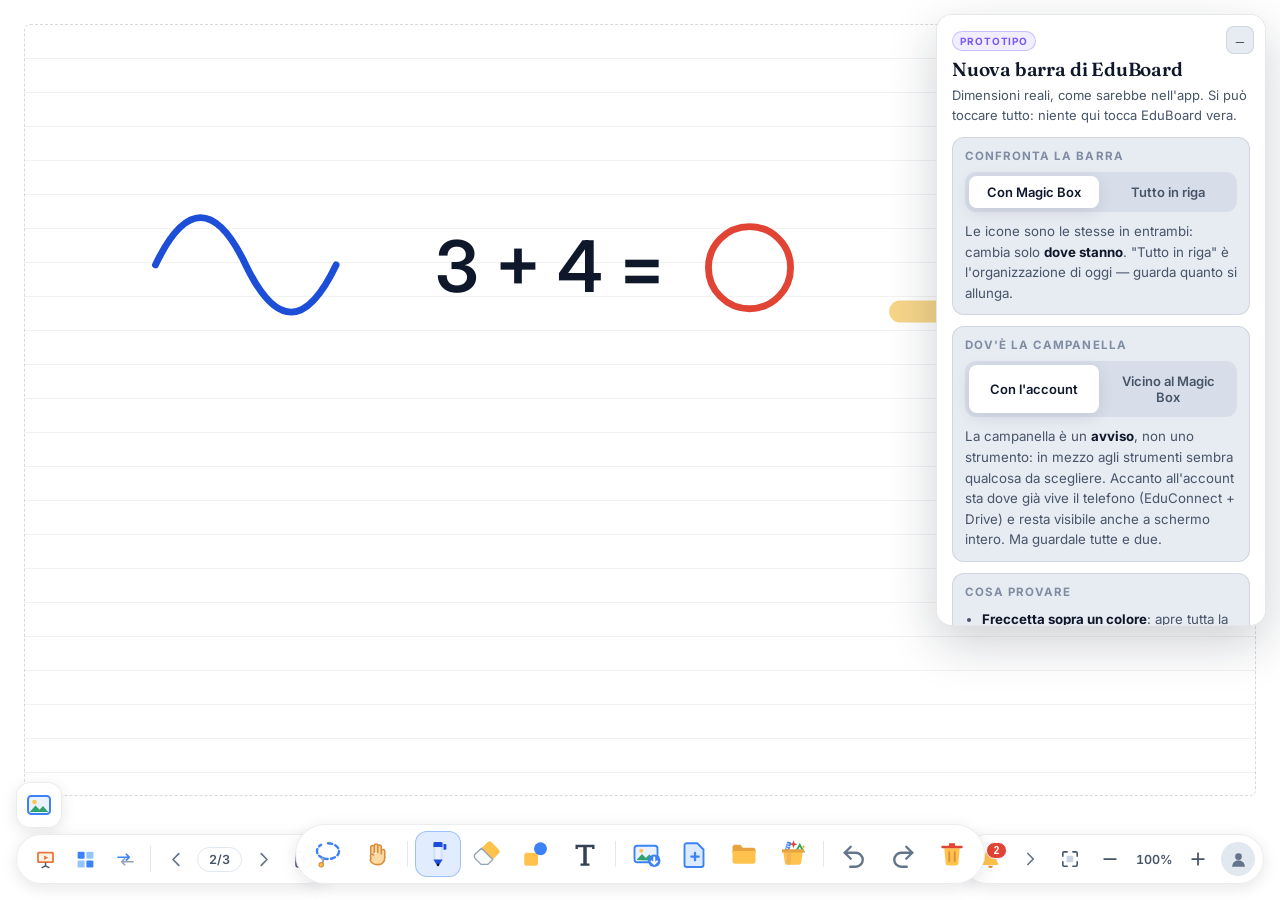
==== barra-nuova.html @ f5f4755b "Prototipo nuova barra: pagina a se' in ambiente di test Pagina indipendente (barra-nuova.html) per p" ====
<!doctype html>
<html lang="it">
<head>
<meta charset="utf-8">
<meta name="viewport" content="width=device-width,initial-scale=1,viewport-fit=cover">
<meta name="robots" content="noindex">
<title>Nuova Barra EduBoard — prototipo</title>
</head>
<body>
<link rel="preconnect" href="https://fonts.googleapis.com">
<link rel="preconnect" href="https://fonts.gstatic.com" crossorigin>
<link rel="stylesheet" href="https://fonts.googleapis.com/css2?family=Fraunces:opsz,wght@9..144,500;9..144,600&family=Inter:wght@400;500;600;700&display=swap">

<style>
:root{
  --ground:#e7ebf2; --ground-2:#d8dee9;
  --ink:#0f172a; --ink-2:#475569; --ink-3:#7f8da3;
  --card:#ffffff; --card-line:rgba(15,23,42,.10);
  --bar:rgba(255,255,255,.97); --bar-line:rgba(15,23,42,.08);
  --accent:#3b82f6; --accent-soft:rgba(59,130,246,.15); --accent-line:rgba(59,130,246,.40);
  --shadow:0 4px 16px rgba(15,23,42,.10);
  --shadow-lg:0 18px 50px rgba(15,23,42,.20);
  --bench:#7a5af8; --bench-soft:rgba(122,90,248,.10);
  --board:#ffffff; --board-line:rgba(15,23,42,.12);
}
@media (prefers-color-scheme:dark){
  :root:not([data-theme="light"]){
    --ground:#0d1526; --ground-2:#080e1b;
    --ink:#e9eef7; --ink-2:#a8b5c9; --ink-3:#8494ab;
    --card:#131d31; --card-line:rgba(148,163,184,.18);
    --shadow:0 4px 18px rgba(0,0,0,.45);
    --shadow-lg:0 20px 55px rgba(0,0,0,.55);
    --bench-soft:rgba(122,90,248,.16);
    --board:#f7f9fc; --board-line:rgba(15,23,42,.14);
  }
}
:root[data-theme="dark"]{
  --ground:#0d1526; --ground-2:#080e1b;
  --ink:#e9eef7; --ink-2:#a8b5c9; --ink-3:#8494ab;
  --card:#131d31; --card-line:rgba(148,163,184,.18);
  --shadow:0 4px 18px rgba(0,0,0,.45);
  --shadow-lg:0 20px 55px rgba(0,0,0,.55);
  --bench-soft:rgba(122,90,248,.16);
  --board:#f7f9fc; --board-line:rgba(15,23,42,.14);
}

*{box-sizing:border-box}
body{
  margin:0; background:var(--board); color:var(--ink);
  font-family:Inter,system-ui,-apple-system,"Segoe UI",sans-serif;
  overflow:hidden;
}
.wrap{display:block}

/* ---------- lavagna a piena pagina: dimensioni vere, come nell'app ---------- */
.stage{
  position:fixed; inset:0; background:var(--board); overflow:hidden;
}
.stage-paper{
  position:absolute; inset:24px 24px 104px; border:1px dashed rgba(15,23,42,.16);
  border-radius:6px; background:
    repeating-linear-gradient(to bottom,transparent 0 33px,rgba(15,23,42,.055) 33px 34px);
}
.stage-scribble{position:absolute; inset:24px 24px 104px; pointer-events:none}
.stage-note{display:none}

/* ---------- pannello note del banco, richiudibile ---------- */
.bench-head{
  position:fixed; top:14px; right:14px; z-index:60; width:min(330px,calc(100vw - 28px));
  background:var(--card); border:1px solid var(--card-line); border-radius:16px;
  box-shadow:var(--shadow-lg); padding:14px 15px; max-height:min(68vh,660px); overflow-y:auto;
}
.bench-head h1{
  font-family:Fraunces,Georgia,serif; font-weight:600; font-size:19px;
  margin:6px 0 5px; letter-spacing:-.01em; padding-right:34px;
}
.bench-head p{margin:0 0 12px; color:var(--ink-2); font-size:13px; line-height:1.5}
.stamp{
  display:inline-block;
  font-size:10px; font-weight:700; letter-spacing:.09em; text-transform:uppercase;
  color:var(--bench); background:var(--bench-soft); border:1px solid rgba(122,90,248,.32);
  padding:3px 7px; border-radius:999px; white-space:nowrap;
}
#bench-toggle{
  position:absolute; top:11px; right:11px; width:28px; height:28px; border-radius:8px;
  border:1px solid var(--card-line); background:var(--ground); color:var(--ink-2);
  font-size:15px; line-height:1; cursor:pointer; z-index:2;
}
.bench-head.shut{width:auto; padding:8px 10px}
.bench-head.shut h1,.bench-head.shut p,.bench-head.shut .controls,.bench-head.shut .stamp{display:none}
.bench-head.shut #bench-toggle{position:static}

/* ---------- barra principale ---------- */
.dock{
  position:absolute; left:50%; bottom:16px; transform:translateX(-50%);
  display:flex; align-items:center; gap:3px; padding:6px 9px;
  background:var(--bar); border:1px solid var(--bar-line); border-radius:50px;
  box-shadow:var(--shadow); z-index:30; max-width:calc(100% - 32px);
}
.tb{
  width:46px; height:46px; flex-shrink:0; display:flex; align-items:center; justify-content:center;
  background:transparent; border:1px solid transparent; border-radius:12px; cursor:pointer;
  transition:background .16s,border-color .16s,transform .16s; padding:0;
}
.tb:hover{background:#f1f5f9; border-color:#e2e8f0}
.tb:active{transform:scale(.94)}
.tb.on{background:var(--accent-soft); border-color:var(--accent-line)}
.tb[hidden]{display:none}
.tb:focus-visible{outline:2px solid var(--accent); outline-offset:2px}
.tb svg{width:30px; height:30px; display:block; pointer-events:none}
.sep{width:1px; height:26px; background:#e2e8f0; margin:0 4px; flex-shrink:0}

/* presentazione attiva: si spegne il contorno della scena */
.stage.presenting .pagebar,.stage.presenting .corner{opacity:0; pointer-events:none}
.stage.presenting .stage-paper{inset:14px 14px 78px}
.pagebar,.corner{transition:opacity .25s}

/* ---------- barra pagine (in basso a sinistra) ---------- */
.pagebar{
  position:absolute; left:16px; bottom:16px; display:flex; align-items:center; gap:2px;
  padding:5px 9px; background:var(--bar); border:1px solid var(--bar-line);
  border-radius:50px; box-shadow:var(--shadow); z-index:28;
}
.pagebar .tb{width:38px; height:38px}
.pagebar .tb svg{width:21px; height:21px}
.pagechip{
  font-size:12.5px; font-weight:600; color:var(--ink-2); padding:4px 11px;
  border:1px solid #e2e8f0; border-radius:999px; font-variant-numeric:tabular-nums;
}

/* ---------- angolo zoom + account ---------- */
.corner{
  position:absolute; right:16px; bottom:16px; display:flex; align-items:center; gap:2px;
  padding:5px 8px; background:var(--bar); border:1px solid var(--bar-line);
  border-radius:50px; box-shadow:var(--shadow); z-index:28;
}
.corner .tb{width:38px; height:38px}
.corner .tb svg{width:20px; height:20px}
.zoomgroup{display:flex; align-items:center; gap:2px; overflow:hidden; transition:max-width .28s ease,opacity .2s ease; max-width:260px}
.corner.folded .zoomgroup{max-width:0; opacity:0}
.zoomval{font-size:12.5px; font-weight:600; color:var(--ink-2); min-width:46px; text-align:center; font-variant-numeric:tabular-nums}
.avatar{
  width:34px; height:34px; border-radius:50%; background:#e2e8f0; color:#475569;
  display:flex; align-items:center; justify-content:center; flex-shrink:0; margin-left:2px;
}
.avatar svg{width:19px; height:19px}

/* ---------- pannelli che salgono ---------- */
.panel{
  position:absolute; bottom:78px; left:50%; transform:translateX(-50%) translateY(8px);
  background:#fff; border:1px solid rgba(15,23,42,.10); border-radius:18px;
  box-shadow:0 22px 60px rgba(15,23,42,.22); padding:16px 16px 14px; z-index:40;
  width:min(440px,calc(100% - 36px)); opacity:0; pointer-events:none;
  transition:opacity .18s ease,transform .18s ease; color:#0f172a;
  max-height:min(62vh,430px); overflow-y:auto;
}
.panel.open{opacity:1; pointer-events:auto; transform:translateX(-50%) translateY(0)}
.panel-head{display:flex; align-items:center; gap:9px; margin-bottom:13px}
.panel-head svg{width:22px; height:22px; flex-shrink:0}
.panel-head h3{margin:0; font-size:15.5px; font-weight:700; flex:1}
.x{
  width:30px; height:30px; border:none; background:transparent; border-radius:8px;
  color:#94a3b8; font-size:21px; line-height:1; cursor:pointer;
}
.x:hover{background:#f1f5f9; color:#0f172a}
.tray{background:#f6f8fb; border-radius:13px; padding:12px}
.tray+.tray{margin-top:10px}
.tray-title{font-size:11px; font-weight:700; letter-spacing:.08em; text-transform:uppercase; color:#64748b; margin-bottom:9px}
.row{display:flex; flex-wrap:wrap; gap:6px; align-items:center}
.pick{
  width:46px; height:46px; border-radius:12px; border:1px solid transparent; background:transparent;
  display:flex; align-items:center; justify-content:center; cursor:pointer; padding:0;
  transition:background .15s,border-color .15s;
}
.pick:hover{background:#e9eef6}
.pick.on{background:var(--accent-soft); border-color:var(--accent-line)}
.pick svg{width:29px; height:29px}
/* spessore punta: pillole grigie orizzontali — forma diversa dai colori, mai confondibili */
.nib{
  width:52px; height:38px; border-radius:10px; border:1px solid transparent; background:#eef2f7;
  cursor:pointer; display:flex; align-items:center; justify-content:center; padding:0;
}
.nib i{display:block; width:30px; border-radius:99px; background:#94a3b8}
.nib:hover{background:#e2e8f0}
.nib.on{background:#fff; border-color:var(--accent-line); box-shadow:0 1px 4px rgba(15,23,42,.10)}
.nib.on i{background:#475569}

/* colore: cerchio pieno con freccetta per aprire tutta la gamma */
.swatch{
  position:relative; width:34px; height:34px; border-radius:50%; border:2px solid transparent;
  cursor:pointer; padding:0; margin-top:7px;
}
.swatch.on{border-color:var(--accent); box-shadow:0 0 0 2px #fff inset}
.swatch b{
  position:absolute; left:50%; top:-9px; transform:translateX(-50%);
  width:15px; height:9px; display:block;
  background:no-repeat center/9px 6px url("data:image/svg+xml;utf8,<svg xmlns='http://www.w3.org/2000/svg' viewBox='0 0 10 7'><path d='M1 6l4-4 4 4' fill='none' stroke='%2364748b' stroke-width='1.8' stroke-linecap='round' stroke-linejoin='round'/></svg>");
}
.addcol{
  width:34px; height:34px; margin-top:7px; border-radius:50%; border:1.5px dashed #94a3b8;
  background:#fff; color:#475569; font-size:19px; line-height:1; cursor:pointer; padding:0;
}
.addcol:hover{border-color:var(--accent); color:var(--accent)}

/* pannello colori */
.panel-colors{width:min(310px,calc(100% - 36px))}
.colordot{width:20px; height:20px; border-radius:50%; background:#0f172a; flex-shrink:0; border:2px solid #fff; box-shadow:0 0 0 1.5px #cbd5e1}
.opacity{
  height:12px; border-radius:99px; position:relative;
  background:linear-gradient(90deg,rgba(225,68,52,0) 0%,#e14434 100%),
             repeating-conic-gradient(#e2e8f0 0 25%,#fff 0 50%) 0 0/10px 10px;
}
.opacity::after{content:""; position:absolute; right:2px; top:50%; width:18px; height:18px; margin-top:-9px; border-radius:50%; background:#fff; box-shadow:0 1px 5px rgba(15,23,42,.35)}
.grid{display:grid; grid-template-columns:repeat(5,1fr); gap:8px}
.grid button{width:100%; aspect-ratio:1; border-radius:50%; border:2.5px solid transparent; cursor:pointer; padding:0}
.grid button.on{border-color:var(--accent); box-shadow:0 0 0 2px #fff inset}
.gridfoot{display:flex; align-items:center; gap:10px; margin-top:11px; padding-top:11px; border-top:1px solid #e2e8f0}
.gridfoot span{font-size:12px; color:#64748b; line-height:1.4}
.plusbig{
  width:36px; height:36px; border-radius:10px; border:1.5px dashed #94a3b8; background:#fff;
  color:var(--accent); font-size:21px; line-height:1; cursor:pointer; flex-shrink:0; padding:0;
}
.plusbig:hover{border-color:var(--accent)}

/* sfondo staccato a sinistra + campanella */
.solo-btn{
  position:absolute; left:16px; bottom:72px; z-index:28; background:var(--bar);
  border:1px solid var(--bar-line); box-shadow:var(--shadow); border-radius:14px;
}
.solo-btn:hover{background:#f8fafc}
.bell-slot{position:relative}
.bell-slot::after{
  content:"2"; position:absolute; top:1px; right:1px; min-width:15px; height:15px;
  background:#e14434; color:#fff; font-size:10px; font-weight:700; line-height:15px;
  border-radius:99px; border:1.5px solid #fff; padding:0 2px;
}
.corner .bell-slot svg{width:23px; height:23px}

/* magic box: sezione con icone a fianco, come nel riferimento */
.mbsec{display:flex; gap:12px; align-items:flex-start; padding:11px; border-radius:13px; background:#f6f8fb}
.mbsec+.mbsec{margin-top:9px}
.mbsec-txt{flex:1; min-width:112px}
.mbsec-txt strong{display:block; font-size:14px; margin-bottom:2px}
.mbsec-txt span{font-size:12.2px; color:#64748b; line-height:1.45; display:block}
.mbsec-tools{display:flex; gap:4px; flex-wrap:wrap}

/* gestione file */
.filewrap{display:flex; gap:12px; align-items:flex-start; flex-wrap:wrap}
.filenav{display:flex; flex-direction:column; gap:2px; min-width:172px; flex:1}
.filenav button{
  display:flex; align-items:center; gap:9px; padding:9px 10px; border-radius:10px;
  border:none; background:transparent; cursor:pointer; font:inherit; font-size:13.5px;
  color:#0f172a; text-align:left; width:100%;
}
.filenav button:hover{background:#f1f5f9}
.filenav button.on{background:var(--accent-soft); font-weight:600}
.filenav svg{width:19px; height:19px; flex-shrink:0}
.filenav .gap{height:1px; background:#e2e8f0; margin:6px 4px}
.sources{display:flex; gap:7px; flex:1; min-width:180px}
.src{
  flex:1; border:1.5px solid #e2e8f0; border-radius:12px; padding:12px 8px; background:#fff;
  display:flex; flex-direction:column; align-items:center; gap:6px; cursor:pointer;
  font-size:12px; color:#475569; font-weight:500;
}
.src.on{border-color:var(--accent); background:var(--accent-soft); color:#1d4ed8}
.src svg{width:26px; height:26px}
.filenote{
  margin-top:10px; font-size:12.3px; line-height:1.5; color:#64748b;
  border-left:2px solid #fcd34d; padding-left:9px;
}

/* slider gomma */
.slider{flex:1; min-width:110px; height:7px; border-radius:99px; background:#e2e8f0; position:relative}
.slider::after{content:""; position:absolute; left:0; top:0; bottom:0; width:52%; border-radius:99px; background:var(--accent)}
.slider::before{content:""; position:absolute; left:52%; top:50%; width:17px; height:17px; margin:-8.5px 0 0 -8.5px; border-radius:50%; background:#fff; box-shadow:0 1px 4px rgba(15,23,42,.3)}

/* tooltip */
.tip{
  position:absolute; bottom:132px; left:50%; transform:translateX(-50%);
  background:#0f172a; color:#fff; font-size:12.5px; font-weight:500;
  padding:6px 11px; border-radius:9px; white-space:nowrap; z-index:45;
  opacity:0; transition:opacity .15s; pointer-events:none;
}
.tip.show{opacity:1}

/* ---------- pannello di controllo del banco ---------- */
.controls{display:flex; flex-direction:column; gap:11px}
.ctl{
  background:var(--ground); border:1px solid var(--card-line); border-radius:12px; padding:11px 12px;
}
.ctl h2{
  margin:0 0 9px; font-size:11.5px; font-weight:700; letter-spacing:.09em;
  text-transform:uppercase; color:var(--ink-3);
}
.ctl p{margin:0; font-size:13.3px; line-height:1.55; color:var(--ink-2)}
.ctl p+p{margin-top:8px}
.seg{display:flex; gap:4px; background:var(--ground-2); padding:4px; border-radius:11px}
.seg button{
  flex:1; border:none; background:transparent; font:inherit; font-size:13px; font-weight:600;
  color:var(--ink-2); padding:8px 6px; border-radius:8px; cursor:pointer;
}
.seg button.on{background:var(--card); color:var(--ink); box-shadow:var(--shadow)}
.ctl ul{margin:0; padding-left:17px; font-size:13.3px; line-height:1.7; color:var(--ink-2)}
.ctl li+li{margin-top:3px}
.ctl b{color:var(--ink)}
.warn{
  font-size:12.6px; line-height:1.55; color:var(--ink-2);
  border-left:2px solid #f59e0b; padding-left:10px; margin-top:10px;
}
kbd{
  font:inherit; font-size:11.6px; font-weight:600; background:var(--ground-2);
  border:1px solid var(--card-line); border-radius:5px; padding:1px 6px; color:var(--ink);
}
@media (max-width:640px){
  .stage{height:auto; min-height:0; padding-bottom:0}
  .dock{position:static; transform:none; margin:0 auto; flex-wrap:wrap; justify-content:center; border-radius:24px}
  .stage-paper,.stage-scribble,.stage-note{display:none}
  .pagebar,.corner{position:static; margin:10px auto 0; justify-content:center}
  .stage{display:flex; flex-direction:column; gap:10px; padding:12px}
  .panel{position:fixed; bottom:12px; left:50%; width:min(440px,calc(100vw - 24px))}
  .tip{display:none}
}
@media (prefers-reduced-motion:reduce){*{transition:none!important}}
</style>

<svg width="0" height="0" style="position:absolute" aria-hidden="true">
<defs>
  <symbol id="ic-present" viewBox="0 0 24 24"><rect x="2.4" y="3.2" width="19.2" height="12.8" rx="1.8" fill="#e8763a"/><rect x="4.4" y="5.2" width="15.2" height="8.8" rx="1" fill="#fff3e6"/><path d="M10.4 7.4l4.6 2.6-4.6 2.6z" fill="#e8763a"/><path d="M12 16v3.2M8 21.2l4-2 4 2" fill="none" stroke="#475569" stroke-width="1.6" stroke-linecap="round" stroke-linejoin="round"/></symbol>
  <symbol id="ic-present-on" viewBox="0 0 24 24"><rect x="2.4" y="3.2" width="19.2" height="12.8" rx="1.8" fill="#3b82f6"/><rect x="4.4" y="5.2" width="15.2" height="8.8" rx="1" fill="#eaf2ff"/><path d="M10.4 7.4l4.6 2.6-4.6 2.6z" fill="#3b82f6"/><path d="M12 16v3.2M8 21.2l4-2 4 2" fill="none" stroke="#3b82f6" stroke-width="1.6" stroke-linecap="round" stroke-linejoin="round"/></symbol>
  <symbol id="ic-lasso" viewBox="0 0 24 24"><path d="M12 3.4c4.9 0 8.8 2.8 8.8 6.3 0 3.5-3.9 6.3-8.8 6.3-1.5 0-2.9-.26-4.1-.72" fill="none" stroke="#3b82f6" stroke-width="1.9" stroke-linecap="round" stroke-dasharray="3.4 2.6"/><path d="M7.9 15.28c-2.8-1.14-4.7-3.03-4.7-5.58 0-2.1 1.3-3.96 3.3-5.1" fill="none" stroke="#3b82f6" stroke-width="1.9" stroke-linecap="round" stroke-dasharray="3.4 2.6"/><path d="M7.6 15.4c.7 1.5.5 3.1-.5 4.3" fill="none" stroke="#94a3b8" stroke-width="1.7" stroke-linecap="round"/><circle cx="6.6" cy="20.6" r="1.7" fill="#ffc24d" stroke="#d98e3d" stroke-width="1"/></symbol>
  <symbol id="ic-laser" viewBox="0 0 24 24"><rect x="2.6" y="9.4" width="10.4" height="5.2" rx="2.6" fill="#475569" transform="rotate(-14 8 12)"/><rect x="3.4" y="10.6" width="3" height="2.8" rx="1.4" fill="#94a3b8" transform="rotate(-14 8 12)"/><circle cx="14.4" cy="10.2" r="2.1" fill="#e14434"/><path d="M17.4 9.2l4.2-1.4M17.8 11.4l3.6 1M16.6 7.4l2.8-3" fill="none" stroke="#e14434" stroke-width="1.7" stroke-linecap="round"/></symbol>
  <symbol id="ic-import" viewBox="0 0 24 24"><rect x="2.8" y="5.4" width="18.4" height="13.2" rx="2.2" fill="#eaf2ff" stroke="#3b82f6" stroke-width="1.5"/><path d="M4.4 16.8l4.4-4.8 3 3.2 2.8-2.9 4.8 5.1z" fill="#2fa36b"/><circle cx="8.2" cy="9.4" r="1.6" fill="#ffc24d"/><circle cx="18.6" cy="17.4" r="5" fill="#3b82f6"/><path d="M18.6 14.8v5.2M16.4 17.9l2.2 2.2 2.2-2.2" fill="none" stroke="#fff" stroke-width="1.6" stroke-linecap="round" stroke-linejoin="round"/></symbol>
  <symbol id="ic-bell" viewBox="0 0 24 24"><path d="M12 2.6a6.4 6.4 0 0 1 6.4 6.4v4.2l1.7 3a1 1 0 0 1-.87 1.5H4.77a1 1 0 0 1-.87-1.5l1.7-3V9A6.4 6.4 0 0 1 12 2.6z" fill="#ffc24d"/><path d="M9.5 18.4h5a2.5 2.5 0 0 1-5 0z" fill="#d98e3d"/><circle cx="18.4" cy="5.6" r="3.6" fill="#e14434"/></symbol>
  <symbol id="ic-movepage" viewBox="0 0 24 24"><path d="M3.4 9.4h13m0 0l-3.4-3.4M16.4 9.4L13 12.8" fill="none" stroke="#3b82f6" stroke-width="1.9" stroke-linecap="round" stroke-linejoin="round"/><path d="M20.6 14.6h-13m0 0l3.4-3.4M7.6 14.6L11 18" fill="none" stroke="#94a3b8" stroke-width="1.9" stroke-linecap="round" stroke-linejoin="round"/></symbol>
  <symbol id="ic-hand" viewBox="0 0 24 24"><path d="M7 12V6.6a1.4 1.4 0 0 1 2.8 0V11m0-.4V5.4a1.4 1.4 0 0 1 2.8 0V11m0-.6V6.2a1.4 1.4 0 0 1 2.8 0V12m0-2.2a1.4 1.4 0 0 1 2.8 0v5.3c0 3.1-2.2 5.4-5.3 5.4h-1c-2.6 0-4-1.1-5.2-3L7 14.4c-.6-1-.2-1.9.7-2.2.6-.2 1.2 0 1.6.6" fill="#ffd9a3" stroke="#d98e3d" stroke-width="1.3" stroke-linejoin="round" stroke-linecap="round"/></symbol>
  <symbol id="ic-pen" viewBox="0 0 24 24"><path d="M9.4 2.4h5.2a1.1 1.1 0 0 1 1.1 1.1v3.1H8.3V3.5a1.1 1.1 0 0 1 1.1-1.1z" fill="#1d4ed8"/><path d="M16.4 3.9h1.5a.8.8 0 0 1 .8.8v3a.8.8 0 0 1-.8.8h-1.5z" fill="#1d4ed8"/><path d="M8.3 6.6h7.4v9.8H8.3z" fill="#cfe0fb"/><path d="M9.9 6.6h4.2v9.8H9.9z" fill="#eaf2ff"/><path d="M8.3 16.4h7.4l-2.5 3.9a1.4 1.4 0 0 1-2.4 0z" fill="#1d4ed8"/><rect x="11" y="19.6" width="2" height="2.2" rx="1" fill="#0f172a"/></symbol>
  <symbol id="ic-pencil" viewBox="0 0 24 24"><path d="M8.6 3.6h6.8v11.2H8.6z" fill="#e8c07a"/><path d="M8.6 3.6h6.8v2.4H8.6z" fill="#f0a1a1"/><path d="M8.6 14.8h6.8L12.4 20a.5.5 0 0 1-.8 0z" fill="#f2dcb4"/><path d="M11 18.6h2l-.6 1.4a.5.5 0 0 1-.8 0z" fill="#334155"/></symbol>
  <symbol id="ic-crayon" viewBox="0 0 24 24"><rect x="7.6" y="6.2" width="8.8" height="14.2" rx="3" fill="#f07f6a"/><rect x="7.6" y="10.4" width="8.8" height="4.2" fill="#fbe3cd"/><path d="M12 2.8c2.3 1.4 3.6 2.8 4.4 4.4H7.6C8.4 5.6 9.7 4.2 12 2.8z" fill="#d9614c"/></symbol>
  <symbol id="ic-marker" viewBox="0 0 24 24"><rect x="7.4" y="3.4" width="9.2" height="9.4" rx="2.2" fill="#ffd93d"/><path d="M7.4 12.8h9.2v3.6H7.4z" fill="#e8b830"/><path d="M8.6 16.4h6.8v3.1a1.4 1.4 0 0 1-1.4 1.4h-4a1.4 1.4 0 0 1-1.4-1.4z" fill="#fff08a" stroke="#e8b830" stroke-width="1"/></symbol>
  <symbol id="ic-eraser" viewBox="0 0 24 24"><path d="M12.2 2.8a2.6 2.6 0 0 1 3.7 0l5.3 5.3a2.6 2.6 0 0 1 0 3.7l-4.6 4.6-9-9z" fill="#ffc24d"/><path d="M7.6 7.4l9 9-3.9 3.9H7.2l-4.6-4.6a2.6 2.6 0 0 1 0-3.7z" fill="#f8fafc" stroke="#94a3b8" stroke-width="1.1" stroke-linejoin="round"/></symbol>
  <symbol id="ic-eraser-lasso" viewBox="0 0 24 24"><circle cx="12" cy="12" r="9.2" fill="none" stroke="#3b82f6" stroke-width="1.7" stroke-dasharray="3 2.6"/><path d="M12.4 7.6a1.7 1.7 0 0 1 2.4 0l2.6 2.6a1.7 1.7 0 0 1 0 2.4l-3 3h-3.6l-2.4-2.4a1.7 1.7 0 0 1 0-2.4z" fill="#ffc24d"/><path d="M10.2 10.6l4.6 4.6-1.4 1.4h-3.6l-2.4-2.4z" fill="#f8fafc" stroke="#cbd5e1" stroke-width=".8"/></symbol>
  <symbol id="ic-eraser-stroke" viewBox="0 0 24 24"><path d="M3.4 8.6c2.6-3 5-3 7 0s4.4 3 7-.4" fill="none" stroke="#3b82f6" stroke-width="2" stroke-linecap="round"/><path d="M12.4 13.4a1.7 1.7 0 0 1 2.4 0l2.6 2.6a1.7 1.7 0 0 1 0 2.4l-2.2 2.2h-3.6l-2.2-2.2a1.7 1.7 0 0 1 0-2.4z" fill="#ffc24d"/><path d="M10.6 16.2l4.4 4.4h-3.4l-2.2-2.2z" fill="#f8fafc" stroke="#cbd5e1" stroke-width=".8"/></symbol>
  <symbol id="ic-trash" viewBox="0 0 24 24"><path d="M5.8 7.4h12.4l-1.1 12a2 2 0 0 1-2 1.8H8.9a2 2 0 0 1-2-1.8z" fill="#ffc24d"/><path d="M9.8 10.6v7M14.2 10.6v7" stroke="#d98e3d" stroke-width="1.5" stroke-linecap="round"/><path d="M4.4 6.4h15.2" stroke="#e14434" stroke-width="2" stroke-linecap="round"/><path d="M9.6 3.4h4.8v3h-4.8z" fill="#e14434"/></symbol>
  <symbol id="ic-shapes" viewBox="0 0 24 24"><rect x="2.6" y="11" width="11" height="10.4" rx="2" fill="#ffc24d"/><circle cx="15.6" cy="7.8" r="5.2" fill="#3b82f6"/></symbol>
  <symbol id="ic-text" viewBox="0 0 24 24"><path d="M4.4 4.6h15.2v3.4h-1.9V6.5h-4.3v13h2.2v1.9H8.4v-1.9h2.2v-13H6.3v1.5H4.4z" fill="#334155"/></symbol>
  <symbol id="ic-select" viewBox="0 0 24 24"><rect x="3.2" y="3.2" width="17.6" height="17.6" rx="2.6" fill="none" stroke="#3b82f6" stroke-width="1.7" stroke-dasharray="3.2 2.8"/><path d="M10 8.4l6.6 3.9-2.9.7-.8 2.9z" fill="#fff" stroke="#1e293b" stroke-width="1.2" stroke-linejoin="round"/></symbol>
  <symbol id="ic-bg" viewBox="0 0 24 24"><rect x="3.2" y="4.8" width="17.6" height="14.4" rx="2.6" fill="#eaf2ff" stroke="#3b82f6" stroke-width="1.6"/><circle cx="8.4" cy="9.6" r="1.8" fill="#ffc24d"/><path d="M4.6 17.6l4.6-5.2 3.2 3.4 2.8-3 4.2 4.8z" fill="#2fa36b"/></symbol>
  <symbol id="ic-folder" viewBox="0 0 24 24"><path d="M2.8 6.6a2 2 0 0 1 2-2h4.3l2 2.4h8.1a2 2 0 0 1 2 2v2.2H2.8z" fill="#e8a33d"/><path d="M2.8 9.6h18.4v8.2a2 2 0 0 1-2 2H4.8a2 2 0 0 1-2-2z" fill="#ffc24d"/></symbol>
  <symbol id="ic-magic" viewBox="0 0 24 24"><g transform="rotate(16 9 9)"><rect x="5.6" y="2.6" width="3.4" height="9" rx=".7" fill="#3b82f6"/><g stroke="#dbeafe" stroke-width=".9" stroke-linecap="round"><path d="M6.3 4.4h1.2M6.3 6.2h1.9M6.3 8h1.2M6.3 9.8h1.9"/></g></g><path d="M17.4 3.2l4.2 7.3h-8.4z" fill="#2fa36b"/><path d="M17.4 6.2l2.5 4.3h-5z" fill="#eafaf1"/><path d="M4.2 10.2h15.6l-1.2 8.6a2 2 0 0 1-2 1.8H7.4a2 2 0 0 1-2-1.8z" fill="#ffc24d"/><path d="M3.2 8.2h17.6v2.6H3.2z" fill="#e8a33d"/><path d="M7.4 10.2h3.4l-.8 10.4h-1.4a2 2 0 0 1-2-1.8z" fill="#f2b455"/><path d="M12.4 1l.85 2.3 2.3.85-2.3.85-.85 2.3-.85-2.3L9.25 4.15l2.3-.85z" fill="#e14434"/><path d="M20.4 4.6l.45 1.25 1.25.45-1.25.45-.45 1.25-.45-1.25L18.7 6.3l1.25-.45z" fill="#f0b429"/></symbol>
  <symbol id="ic-undo" viewBox="0 0 24 24"><path d="M9.4 6.2L4.6 11l4.8 4.8" fill="none" stroke="#64748b" stroke-width="1.9" stroke-linecap="round" stroke-linejoin="round"/><path d="M4.6 11h8.8a5.6 5.6 0 0 1 0 11.2H9" fill="none" stroke="#64748b" stroke-width="1.9" stroke-linecap="round"/></symbol>
  <symbol id="ic-redo" viewBox="0 0 24 24"><path d="M14.6 6.2L19.4 11l-4.8 4.8" fill="none" stroke="#64748b" stroke-width="1.9" stroke-linecap="round" stroke-linejoin="round"/><path d="M19.4 11h-8.8a5.6 5.6 0 0 0 0 11.2H15" fill="none" stroke="#64748b" stroke-width="1.9" stroke-linecap="round"/></symbol>
  <symbol id="ic-ruler" viewBox="0 0 24 24"><rect x="1.8" y="7.6" width="20.4" height="8.8" rx="1.6" fill="#3b82f6" transform="rotate(-12 12 12)"/><g stroke="#dbeafe" stroke-width="1.3" stroke-linecap="round"><path d="M5.6 9.1v2.6M9.1 8.3v3.8M12.6 7.6v2.6M16.1 6.8v3.8M19.6 6.1v2.6"/></g></symbol>
  <symbol id="ic-protractor" viewBox="0 0 24 24"><path d="M2.6 18.2a9.4 9.4 0 0 1 18.8 0z" fill="#ffc24d"/><path d="M7.6 18.2a4.4 4.4 0 0 1 8.8 0z" fill="#fff"/><path d="M2.6 18.2h18.8" stroke="#d98e3d" stroke-width="1.5"/><g stroke="#d98e3d" stroke-width="1.1" stroke-linecap="round"><path d="M5.2 13.6l1.4 1M12 8.8v1.8M18.8 13.6l-1.4 1"/></g></symbol>
  <symbol id="ic-web" viewBox="0 0 24 24"><circle cx="11" cy="11" r="8.2" fill="#3b82f6"/><path d="M2.8 11h16.4M11 2.8c4.4 4.6 4.4 11.8 0 16.4M11 2.8c-4.4 4.6-4.4 11.8 0 16.4" fill="none" stroke="#dbeafe" stroke-width="1.3"/><path d="M14.6 16.4l6.6 3.4-6.6 3.4z" fill="#e8763a" stroke="#fff" stroke-width="1.1" stroke-linejoin="round"/></symbol>
  <symbol id="ic-link" viewBox="0 0 24 24"><rect x="2.6" y="4.6" width="18.8" height="14.8" rx="2.6" fill="#ffc24d"/><rect x="2.6" y="4.6" width="18.8" height="4" rx="2" fill="#e8a33d"/><path d="M9.4 14.4l1.8-1.8a2.2 2.2 0 0 1 3.1 3.1l-.9.9m-1.3-4.9l-1.8 1.8a2.2 2.2 0 0 0 3.1 3.1" fill="none" stroke="#1e3a8a" stroke-width="1.5" stroke-linecap="round"/></symbol>
  <symbol id="ic-capture" viewBox="0 0 24 24"><g stroke="#3b82f6" stroke-width="1.8" stroke-linecap="round" fill="none"><path d="M2.6 7.6V4.4a1.8 1.8 0 0 1 1.8-1.8h3.2M21.4 7.6V4.4a1.8 1.8 0 0 0-1.8-1.8h-3.2M2.6 16.4v3.2a1.8 1.8 0 0 0 1.8 1.8h3.2M21.4 16.4v3.2a1.8 1.8 0 0 1-1.8 1.8h-3.2"/></g><rect x="6.4" y="8.4" width="11.2" height="7.6" rx="1.8" fill="#3b82f6"/><circle cx="12" cy="12.2" r="2.3" fill="#dbeafe"/></symbol>
  <symbol id="ic-timer" viewBox="0 0 24 24"><circle cx="12" cy="13.6" r="8" fill="#ffc24d"/><circle cx="12" cy="13.6" r="5.6" fill="#fff8e8"/><path d="M12 10.2v3.4l2.2 1.6" fill="none" stroke="#d98e3d" stroke-width="1.7" stroke-linecap="round" stroke-linejoin="round"/><rect x="9.8" y="1.8" width="4.4" height="2.6" rx="1.1" fill="#e14434"/><rect x="11" y="4" width="2" height="2" fill="#e14434"/></symbol>
  <symbol id="ic-focus" viewBox="0 0 24 24"><rect x="2.4" y="3.6" width="19.2" height="16.8" rx="2.4" fill="#1e293b"/><circle cx="12" cy="12" r="7.4" fill="#ffe9a8" opacity=".3"/><circle cx="12" cy="12" r="4.8" fill="#ffe9a8"/></symbol>
  <symbol id="ic-curtain" viewBox="0 0 24 24"><rect x="2.4" y="3.2" width="19.2" height="3" rx="1.2" fill="#475569"/><path d="M3.6 6.2h16.8v7.6H3.6z" fill="#3b82f6"/><path d="M3.6 13.8h16.8l-2.1 2.1H5.7z" fill="#1d4ed8"/><path d="M12 16.4v3.4" stroke="#475569" stroke-width="1.5" stroke-linecap="round"/><circle cx="12" cy="20.4" r="1.4" fill="#475569"/></symbol>
  <symbol id="ic-new" viewBox="0 0 24 24"><path d="M5.4 3.4h8.4l5 5v12.2a1.8 1.8 0 0 1-1.8 1.8H5.4a1.8 1.8 0 0 1-1.8-1.8V5.2a1.8 1.8 0 0 1 1.8-1.8z" fill="#dbeafe" stroke="#3b82f6" stroke-width="1.5"/><path d="M12 11v6M9 14h6" stroke="#3b82f6" stroke-width="1.8" stroke-linecap="round"/></symbol>
  <symbol id="ic-open" viewBox="0 0 24 24"><path d="M2.8 6.6a2 2 0 0 1 2-2h4.3l2 2.4h8.1a2 2 0 0 1 2 2v2.2H2.8z" fill="#e8a33d"/><path d="M2.8 9.6h18.4v8.2a2 2 0 0 1-2 2H4.8a2 2 0 0 1-2-2z" fill="#ffc24d"/></symbol>
  <symbol id="ic-save" viewBox="0 0 24 24"><path d="M4.4 3.6h12.2l3.8 3.8v13a1.6 1.6 0 0 1-1.6 1.6H4.4a1.6 1.6 0 0 1-1.6-1.6V5.2a1.6 1.6 0 0 1 1.6-1.6z" fill="#3b82f6"/><rect x="7" y="3.6" width="8" height="6" rx=".8" fill="#dbeafe"/><rect x="6.4" y="13" width="11.2" height="6.6" rx="1" fill="#fff"/></symbol>
  <symbol id="ic-print" viewBox="0 0 24 24"><rect x="6" y="2.8" width="12" height="5.4" fill="#dbeafe" stroke="#3b82f6" stroke-width="1.3"/><rect x="2.8" y="8.2" width="18.4" height="8" rx="1.8" fill="#3b82f6"/><rect x="6" y="14" width="12" height="7.2" fill="#fff" stroke="#3b82f6" stroke-width="1.3"/><circle cx="18" cy="11.4" r="1.1" fill="#dbeafe"/></symbol>
  <symbol id="ic-export" viewBox="0 0 24 24"><path d="M4.4 9.4v9.4a1.8 1.8 0 0 0 1.8 1.8h11.6a1.8 1.8 0 0 0 1.8-1.8V9.4" fill="none" stroke="#3b82f6" stroke-width="1.8" stroke-linecap="round"/><path d="M12 15V3.4M7.8 7.2L12 3l4.2 4.2" fill="none" stroke="#e8763a" stroke-width="1.8" stroke-linecap="round" stroke-linejoin="round"/></symbol>
  <symbol id="ic-drive" viewBox="0 0 24 24"><path d="M8.6 2.8h6.8l6.4 11.1h-6.8z" fill="#ffc24d"/><path d="M2.2 13.9L8.6 2.8l3.4 5.9-6.4 11.1z" fill="#2fa36b"/><path d="M5.6 19.8l3.4-5.9h12.8l-3.4 5.9z" fill="#3b82f6"/></symbol>
  <symbol id="ic-disk" viewBox="0 0 24 24"><rect x="2.4" y="7.4" width="19.2" height="9.2" rx="2.6" fill="#cbd5e1" stroke="#64748b" stroke-width="1.3"/><circle cx="17.4" cy="12" r="1.5" fill="#475569"/><path d="M5.4 10.4h6" stroke="#64748b" stroke-width="1.4" stroke-linecap="round"/></symbol>
  <symbol id="ic-qr" viewBox="0 0 24 24"><g fill="#334155"><rect x="3" y="3" width="7" height="7" rx="1.2"/><rect x="14" y="3" width="7" height="7" rx="1.2"/><rect x="3" y="14" width="7" height="7" rx="1.2"/></g><g fill="#fff"><rect x="5" y="5" width="3" height="3"/><rect x="16" y="5" width="3" height="3"/><rect x="5" y="16" width="3" height="3"/></g><g fill="#3b82f6"><rect x="14" y="14" width="3" height="3"/><rect x="18" y="18" width="3" height="3"/><rect x="14" y="19" width="2" height="2"/><rect x="19" y="14" width="2" height="2"/></g></symbol>
  <symbol id="ic-chevron-l" viewBox="0 0 24 24"><path d="M14.6 5.4L8 12l6.6 6.6" fill="none" stroke="#64748b" stroke-width="2" stroke-linecap="round" stroke-linejoin="round"/></symbol>
  <symbol id="ic-chevron-r" viewBox="0 0 24 24"><path d="M9.4 5.4L16 12l-6.6 6.6" fill="none" stroke="#64748b" stroke-width="2" stroke-linecap="round" stroke-linejoin="round"/></symbol>
  <symbol id="ic-minus" viewBox="0 0 24 24"><path d="M5 12h14" stroke="#475569" stroke-width="2.1" stroke-linecap="round"/></symbol>
  <symbol id="ic-plus" viewBox="0 0 24 24"><path d="M5 12h14M12 5v14" stroke="#475569" stroke-width="2.1" stroke-linecap="round"/></symbol>
  <symbol id="ic-fit" viewBox="0 0 24 24"><g stroke="#475569" stroke-width="1.9" stroke-linecap="round" fill="none"><path d="M3.4 8.6V4.8a1.4 1.4 0 0 1 1.4-1.4h3.8M20.6 8.6V4.8a1.4 1.4 0 0 0-1.4-1.4h-3.8M3.4 15.4v3.8a1.4 1.4 0 0 0 1.4 1.4h3.8M20.6 15.4v3.8a1.4 1.4 0 0 1-1.4 1.4h-3.8"/></g><rect x="8" y="8" width="8" height="8" rx="1.4" fill="#cbd5e1"/></symbol>
  <symbol id="ic-user" viewBox="0 0 24 24"><circle cx="12" cy="8.4" r="4.2" fill="#64748b"/><path d="M3.8 21.2a8.2 8.2 0 0 1 16.4 0z" fill="#64748b"/></symbol>
  <symbol id="ic-pages" viewBox="0 0 24 24"><rect x="3" y="3" width="8" height="8" rx="1.4" fill="#3b82f6"/><rect x="13" y="3" width="8" height="8" rx="1.4" fill="#93c5fd"/><rect x="3" y="13" width="8" height="8" rx="1.4" fill="#93c5fd"/><rect x="13" y="13" width="8" height="8" rx="1.4" fill="#3b82f6"/></symbol>
  <symbol id="ic-addpage" viewBox="0 0 24 24"><rect x="3.4" y="3.4" width="17.2" height="17.2" rx="2.6" fill="none" stroke="#475569" stroke-width="1.7"/><path d="M12 8.4v7.2M8.4 12h7.2" stroke="#475569" stroke-width="1.9" stroke-linecap="round"/></symbol>
</defs>
</svg>

<div class="wrap">

  <div class="stage" id="stage">
    <div class="stage-note">Area lavagna (simulata)</div>
    <div class="stage-paper"></div>
    <svg class="stage-scribble" viewBox="0 0 900 400" preserveAspectRatio="xMidYMid meet" aria-hidden="true">
      <path d="M96 176c22-46 44-46 66 0s44 46 66 0" fill="none" stroke="#1d4ed8" stroke-width="5" stroke-linecap="round"/>
      <text x="300" y="196" font-family="Inter,sans-serif" font-size="52" font-weight="600" fill="#0f172a">3 + 4 =</text>
      <circle cx="530" cy="178" r="30" fill="none" stroke="#e14434" stroke-width="5"/>
      <path d="M640 210h150" stroke="#f0b429" stroke-width="16" stroke-linecap="round" opacity=".55"/>
    </svg>

    <!-- sfondo: pulsante staccato a sinistra, come nel riferimento -->
    <button class="tb solo-btn" data-panel="bg" data-tip="Sfondo della pagina"><svg><use href="#ic-bg"/></svg></button>

    <!-- barra pagine -->
    <div class="pagebar">
      <button class="tb" id="btn-present" data-tip="Presentazione — schermo intero, i comandi restano"><svg><use href="#ic-present" id="present-use"/></svg></button>
      <button class="tb" data-tip="Vista pagine"><svg><use href="#ic-pages"/></svg></button>
      <button class="tb" data-tip="Sposta o copia pagina in un'altra lezione"><svg><use href="#ic-movepage"/></svg></button>
      <div class="sep"></div>
      <button class="tb" data-tip="Pagina precedente"><svg><use href="#ic-chevron-l"/></svg></button>
      <span class="pagechip">2/3</span>
      <button class="tb" data-tip="Pagina successiva"><svg><use href="#ic-chevron-r"/></svg></button>
      <button class="tb" data-tip="Nuova pagina"><svg><use href="#ic-addpage"/></svg></button>
    </div>

    <!-- barra principale -->
    <div class="dock" id="dock">
      <button class="tb" data-tip="Lazo — seleziona e sposta"><svg><use href="#ic-lasso"/></svg></button>
      <button class="tb" data-tip="Mano — sposta la lavagna"><svg><use href="#ic-hand"/></svg></button>
      <div class="sep"></div>
      <button class="tb on" data-panel="pen" data-tip="Penna, matita, pastello, evidenziatore, laser"><svg><use href="#ic-pen"/></svg></button>
      <button class="tb" data-panel="eraser" data-tip="Gomma — area, lazo, tratto intero"><svg><use href="#ic-eraser"/></svg></button>
      <button class="tb" data-panel="shapes" data-tip="Forme"><svg><use href="#ic-shapes"/></svg></button>
      <button class="tb" data-tip="Testo"><svg><use href="#ic-text"/></svg></button>
      <div class="sep"></div>
      <button class="tb" data-tip="Importa immagine o PDF"><svg><use href="#ic-import"/></svg></button>
      <button class="tb" data-tip="Crea una nuova lavagna"><svg><use href="#ic-new"/></svg></button>
      <button class="tb" data-panel="file" data-tip="Gestione File — apri, salva, esporta, stampa"><svg><use href="#ic-folder"/></svg></button>
      <button class="tb" data-panel="magic" data-tip="Magic Box — righello, timer, web e altro"><svg><use href="#ic-magic"/></svg></button>
      <button class="tb bell-slot" id="bell-dock" data-tip="Foto ricevute dal telefono" hidden><svg><use href="#ic-bell"/></svg></button>

      <!-- versione "come oggi": gli strumenti del Magic Box sparsi in riga -->
      <span class="legacy-only" hidden>
        <button class="tb" data-tip="Sfondo della pagina"><svg><use href="#ic-bg"/></svg></button>
        <button class="tb" data-tip="Righello"><svg><use href="#ic-ruler"/></svg></button>
        <button class="tb" data-tip="Goniometro"><svg><use href="#ic-protractor"/></svg></button>
        <button class="tb" data-tip="Incorpora pagina web"><svg><use href="#ic-web"/></svg></button>
        <button class="tb" data-tip="Link"><svg><use href="#ic-link"/></svg></button>
        <button class="tb" data-tip="Cattura"><svg><use href="#ic-capture"/></svg></button>
        <button class="tb" data-tip="Timer"><svg><use href="#ic-timer"/></svg></button>
        <button class="tb" data-tip="Focus"><svg><use href="#ic-focus"/></svg></button>
        <button class="tb" data-tip="Tendina"><svg><use href="#ic-curtain"/></svg></button>
      </span>

      <div class="sep"></div>
      <button class="tb" data-tip="Annulla"><svg><use href="#ic-undo"/></svg></button>
      <button class="tb" data-tip="Ripeti"><svg><use href="#ic-redo"/></svg></button>
      <button class="tb" data-tip="Cancella tutto"><svg><use href="#ic-trash"/></svg></button>
    </div>

    <!-- angolo: campanella + zoom + account -->
    <div class="corner" id="corner">
      <button class="tb bell-slot" id="bell-corner" data-tip="Foto ricevute dal telefono"><svg><use href="#ic-bell"/></svg></button>
      <button class="tb" id="fold" data-tip="Nascondi lo zoom"><svg><use href="#ic-chevron-r" id="fold-use"/></svg></button>
      <div class="zoomgroup">
        <button class="tb" title="Adatta alla pagina"><svg><use href="#ic-fit"/></svg></button>
        <button class="tb" title="Riduci"><svg><use href="#ic-minus"/></svg></button>
        <span class="zoomval">100%</span>
        <button class="tb" title="Ingrandisci"><svg><use href="#ic-plus"/></svg></button>
      </div>
      <span class="avatar"><svg><use href="#ic-user"/></svg></span>
    </div>

    <div class="tip" id="tip"></div>

    <!-- PANNELLO PENNA -->
    <div class="panel" data-for="pen">
      <div class="panel-head"><svg><use href="#ic-pen"/></svg><h3>Strumenti di scrittura</h3><button class="x" data-close>&times;</button></div>
      <div class="tray">
        <div class="tray-title">Tipo di tratto</div>
        <div class="row">
          <button class="pick on" data-tip="Penna"><svg><use href="#ic-pen"/></svg></button>
          <button class="pick" data-tip="Matita HB"><svg><use href="#ic-pencil"/></svg></button>
          <button class="pick" data-tip="Pastello morbido"><svg><use href="#ic-crayon"/></svg></button>
          <button class="pick" data-tip="Evidenziatore"><svg><use href="#ic-marker"/></svg></button>
          <button class="pick" data-tip="Puntatore laser"><svg><use href="#ic-laser"/></svg></button>
        </div>
      </div>
      <div class="tray">
        <div class="tray-title">Spessore della punta</div>
        <div class="row">
          <button class="nib" data-tip="Sottile"><i style="height:3px"></i></button>
          <button class="nib on" data-tip="Media"><i style="height:6px"></i></button>
          <button class="nib" data-tip="Grossa"><i style="height:10px"></i></button>
          <button class="nib" data-tip="Molto grossa"><i style="height:15px"></i></button>
        </div>
      </div>
      <div class="tray">
        <div class="tray-title">Ultimi colori usati</div>
        <div class="row">
          <button class="swatch on" style="background:#0f172a" data-open-colors data-tip="Nero — tocca la freccetta per tutta la gamma"><b></b></button>
          <button class="swatch" style="background:#e14434" data-open-colors data-tip="Rosso"><b></b></button>
          <button class="swatch" style="background:#1d4ed8" data-open-colors data-tip="Blu"><b></b></button>
          <button class="swatch" style="background:#2fa36b" data-open-colors data-tip="Verde"><b></b></button>
          <button class="addcol" data-open-colors data-tip="Scegli un altro colore">+</button>
        </div>
      </div>
    </div>

    <!-- PANNELLO COLORI (si apre dalla freccetta di un colore o dal +) -->
    <div class="panel panel-colors" data-for="colors">
      <div class="panel-head"><span class="colordot" id="colordot"></span><h3>Colore del tratto</h3><button class="x" data-close>&times;</button></div>
      <div class="tray">
        <div class="tray-title">Opacità</div>
        <div class="opacity"></div>
      </div>
      <div class="tray">
        <div class="tray-title">Tutta la gamma</div>
        <div class="grid" id="colorgrid"></div>
        <div class="gridfoot">
          <button class="plusbig" id="btn-custom">+</button>
          <span>Colore personalizzato con HEX e contagocce</span>
        </div>
      </div>
    </div>

    <!-- PANNELLO GOMMA -->
    <div class="panel" data-for="eraser">
      <div class="panel-head"><svg><use href="#ic-eraser"/></svg><h3>Gomma</h3><button class="x" data-close>&times;</button></div>
      <div class="tray">
        <div class="tray-title">Modo</div>
        <div class="row">
          <button class="pick on" title="Cancella area"><svg><use href="#ic-eraser"/></svg></button>
          <button class="pick" title="Gomma di selezione (lazo) — NUOVA"><svg><use href="#ic-eraser-lasso"/></svg></button>
          <button class="pick" title="Cancella tratto intero"><svg><use href="#ic-eraser-stroke"/></svg></button>
          <button class="pick" title="Cancella tutto"><svg><use href="#ic-trash"/></svg></button>
          <div class="sep"></div>
          <div class="slider"></div>
        </div>
      </div>
      <p style="margin:10px 0 0; font-size:12.6px; line-height:1.55; color:#64748b; border-left:2px solid #7a5af8; padding-left:9px">
        La seconda icona è il <b>lazo della gomma</b> che manca oggi: cerchi una zona a mano libera e sparisce solo quello che c'è dentro.
      </p>
    </div>

    <!-- PANNELLO FORME -->
    <div class="panel" data-for="shapes">
      <div class="panel-head"><svg><use href="#ic-shapes"/></svg><h3>Forme</h3><button class="x" data-close>&times;</button></div>
      <div class="tray">
        <div class="row">
          <button class="pick on"><svg viewBox="0 0 24 24"><path d="M4 20L20 4" stroke="#334155" stroke-width="2.2" stroke-linecap="round"/></svg></button>
          <button class="pick"><svg viewBox="0 0 24 24"><rect x="3.4" y="5.4" width="17.2" height="13.2" rx="1.6" fill="#ffc24d"/></svg></button>
          <button class="pick"><svg viewBox="0 0 24 24"><circle cx="12" cy="12" r="8.4" fill="#3b82f6"/></svg></button>
          <button class="pick"><svg viewBox="0 0 24 24"><path d="M12 3.6l8.6 16.8H3.4z" fill="#2fa36b"/></svg></button>
          <button class="pick"><svg viewBox="0 0 24 24"><path d="M3.6 12h12m0 0l-4.6-4.6M15.6 12L11 16.6" stroke="#e8763a" stroke-width="2.2" stroke-linecap="round" stroke-linejoin="round" fill="none"/></svg></button>
          <button class="pick"><svg viewBox="0 0 24 24"><path d="M12 3l2.6 5.8 6.4.7-4.8 4.3 1.4 6.2L12 16.9 6.4 20l1.4-6.2L3 9.5l6.4-.7z" fill="#f0b429"/></svg></button>
        </div>
      </div>
    </div>

    <!-- PANNELLO SFONDO -->
    <div class="panel" data-for="bg">
      <div class="panel-head"><svg><use href="#ic-bg"/></svg><h3>Sfondo della pagina</h3><button class="x" data-close>&times;</button></div>
      <div class="tray">
        <div class="row">
          <button class="pick on" title="Bianco"><svg viewBox="0 0 24 24"><rect x="3" y="3" width="18" height="18" rx="2.4" fill="#fff" stroke="#cbd5e1" stroke-width="1.4"/></svg></button>
          <button class="pick" title="Righe"><svg viewBox="0 0 24 24"><rect x="3" y="3" width="18" height="18" rx="2.4" fill="#fff" stroke="#cbd5e1" stroke-width="1.4"/><g stroke="#93c5fd" stroke-width="1.3"><path d="M5.4 9h13.2M5.4 12.6h13.2M5.4 16.2h13.2"/></g></svg></button>
          <button class="pick" title="Quadretti"><svg viewBox="0 0 24 24"><rect x="3" y="3" width="18" height="18" rx="2.4" fill="#fff" stroke="#cbd5e1" stroke-width="1.4"/><g stroke="#93c5fd" stroke-width="1.1"><path d="M8.4 4v16M13.2 4v16M18 4v16M4 8.4h16M4 13.2h16M4 18h16"/></g></svg></button>
          <button class="pick" title="Pentagramma"><svg viewBox="0 0 24 24"><rect x="3" y="3" width="18" height="18" rx="2.4" fill="#fff" stroke="#cbd5e1" stroke-width="1.4"/><g stroke="#475569" stroke-width="1"><path d="M6 9h12M6 11h12M6 13h12M6 15h12"/></g></svg></button>
          <button class="pick" title="Dai tuoi sfondi su Drive"><svg><use href="#ic-drive"/></svg></button>
        </div>
      </div>
    </div>

    <!-- PANNELLO GESTIONE FILE -->
    <div class="panel" data-for="file" style="width:min(560px,calc(100% - 36px))">
      <div class="panel-head"><svg><use href="#ic-folder"/></svg><h3>Gestione File</h3><button class="x" data-close>&times;</button></div>
      <div class="filewrap">
        <div class="filenav">
          <button><svg><use href="#ic-new"/></svg>Crea nuova lavagna</button>
          <button class="on"><svg><use href="#ic-open"/></svg>Apri file</button>
          <div class="gap"></div>
          <button><svg><use href="#ic-save"/></svg>Salva una copia</button>
          <button><svg><use href="#ic-export"/></svg>Esporta PDF o immagine</button>
          <div class="gap"></div>
          <button><svg><use href="#ic-print"/></svg>Stampa</button>
          <button><svg><use href="#ic-qr"/></svg>Condividi con QR</button>
        </div>
        <div style="flex:1; min-width:190px">
          <div class="sources">
            <button class="src on"><svg><use href="#ic-disk"/></svg>Questo dispositivo</button>
            <button class="src"><svg><use href="#ic-drive"/></svg>Google Drive</button>
          </div>
          <div class="filenote">
            <b>Non tocca la libreria delle lezioni.</b> Il salvataggio automatico su Drive resta identico a oggi: questa cartella serve solo per aprire, esportare e stampare a mano.
          </div>
        </div>
      </div>
    </div>

    <!-- PANNELLO MAGIC BOX -->
    <div class="panel" data-for="magic" style="width:min(500px,calc(100% - 36px))">
      <div class="panel-head"><svg><use href="#ic-magic"/></svg><h3>Magic Box</h3><button class="x" data-close>&times;</button></div>

      <div class="mbsec">
        <div class="mbsec-txt"><strong>Strumenti geometrici</strong><span>Disegna dritto e misura gli angoli.</span></div>
        <div class="mbsec-tools">
          <button class="pick" data-tip="Righello"><svg><use href="#ic-ruler"/></svg></button>
          <button class="pick" data-tip="Goniometro"><svg><use href="#ic-protractor"/></svg></button>
        </div>
      </div>

      <div class="mbsec">
        <div class="mbsec-txt"><strong>Contenuti web</strong><span>Porta un sito o un video dentro la lezione.</span></div>
        <div class="mbsec-tools">
          <button class="pick" data-tip="Incorpora una pagina web"><svg><use href="#ic-web"/></svg></button>
          <button class="pick" data-tip="Link cliccabile"><svg><use href="#ic-link"/></svg></button>
          <button class="pick" data-tip="Cattura la lavagna come immagine"><svg><use href="#ic-capture"/></svg></button>
        </div>
      </div>

      <div class="mbsec">
        <div class="mbsec-txt"><strong>Strumenti per la lezione</strong><span>Gestisci tempo e attenzione della classe.</span></div>
        <div class="mbsec-tools">
          <button class="pick" data-tip="Timer — countdown o cronometro"><svg><use href="#ic-timer"/></svg></button>
          <button class="pick" data-tip="Focus — illumina solo un'area"><svg><use href="#ic-focus"/></svg></button>
          <button class="pick" data-tip="Tendina — copri e rivela"><svg><use href="#ic-curtain"/></svg></button>
        </div>
      </div>
    </div>
  </div>

  <div class="bench-head" id="bench">
    <button id="bench-toggle" title="Mostra o nascondi le note del banco">–</button>
    <span class="stamp">Prototipo</span>
    <h1>Nuova barra di EduBoard</h1>
    <p>Dimensioni reali, come sarebbe nell'app. Si può toccare tutto: niente qui tocca EduBoard vera.</p>

  <div class="controls">
    <div class="ctl">
      <h2>Confronta la barra</h2>
      <div class="seg" role="group" aria-label="Organizzazione della barra">
        <button id="seg-new" class="on">Con Magic Box</button>
        <button id="seg-old">Tutto in riga</button>
      </div>
      <p style="margin-top:9px">Le icone sono le stesse in entrambi: cambia solo <b>dove stanno</b>. "Tutto in riga" è l'organizzazione di oggi — guarda quanto si allunga.</p>
    </div>

    <div class="ctl">
      <h2>Dov'è la campanella</h2>
      <div class="seg" role="group" aria-label="Posizione della campanella">
        <button id="bell-a" class="on">Con l'account</button>
        <button id="bell-b">Vicino al Magic Box</button>
      </div>
      <p style="margin-top:9px">La campanella è un <b>avviso</b>, non uno strumento: in mezzo agli strumenti sembra qualcosa da scegliere. Accanto all'account sta dove già vive il telefono (EduConnect + Drive) e resta visibile anche a schermo intero. Ma guardale tutte e due.</p>
    </div>

    <div class="ctl">
      <h2>Cosa provare</h2>
      <ul>
        <li><b>Freccetta sopra un colore</b>: apre tutta la gamma, col <b>+</b> per gli altri</li>
        <li><b>Penna</b>: c'è anche il laser, e gli spessori ora sono pillole grigie</li>
        <li><b>Gomma</b>: il lazo nuovo è il secondo</li>
        <li><b>Magic Box</b>: righello, squadra e stelline escono dal box</li>
        <li><b>Presentazione</b> (barra pagine): va a schermo intero <b>senza</b> nascondere i comandi</li>
      </ul>
      <div class="warn">La <b>libreria lezioni con salvataggio automatico non cambia</b>: la cartella Gestione File è in più, non al posto suo.</div>
    </div>
  </div>
  </div>
</div>

<script>
(function(){
  var stage = document.getElementById('stage');
  var tip = document.getElementById('tip');
  var panels = Array.prototype.slice.call(document.querySelectorAll('.panel'));

  function closeAll(except){
    panels.forEach(function(p){ if(p !== except) p.classList.remove('open'); });
    document.querySelectorAll('.tb[data-panel]').forEach(function(b){
      if(!except || b.getAttribute('data-panel') !== except.getAttribute('data-for')) b.classList.remove('on');
    });
  }

  document.querySelectorAll('.tb[data-panel]').forEach(function(btn){
    btn.addEventListener('click', function(e){
      e.stopPropagation();
      var name = btn.getAttribute('data-panel');
      var panel = document.querySelector('.panel[data-for="'+name+'"]');
      var wasOpen = panel.classList.contains('open');
      closeAll();
      if(!wasOpen){
        panel.classList.add('open');
        btn.classList.add('on');
        var r = btn.getBoundingClientRect(), s = stage.getBoundingClientRect();
        var centre = r.left - s.left + r.width/2;
        var half = panel.offsetWidth/2, min = half + 14, max = s.width - half - 14;
        panel.style.left = Math.max(min, Math.min(max, centre)) + 'px';
      }
      hideTip();
    });
  });

  document.querySelectorAll('[data-close]').forEach(function(b){
    b.addEventListener('click', function(e){ e.stopPropagation(); closeAll(); });
  });
  document.addEventListener('click', function(){ closeAll(); });
  document.querySelectorAll('.panel').forEach(function(p){
    p.addEventListener('click', function(e){ e.stopPropagation(); });
  });

  /* selezione dentro i pannelli */
  document.querySelectorAll('.tray .row, .mbsec-tools, .sources, .filenav').forEach(function(group){
    group.addEventListener('click', function(e){
      var t = e.target.closest('.pick, .dot, .swatch, .src, button');
      if(!t || !group.contains(t)) return;
      var cls = t.classList.contains('src') ? '.src'
              : t.classList.contains('dot') ? '.dot'
              : t.classList.contains('swatch') ? '.swatch'
              : t.classList.contains('pick') ? '.pick' : 'button';
      group.querySelectorAll(cls).forEach(function(s){ s.classList.remove('on'); });
      t.classList.add('on');
    });
  });

  /* presentazione: resta acceso, MA non nasconde più i comandi (decisione di Fabio:
     con la barra più corta conviene tenere tutto a portata di mano sulla LIM) */
  var present = document.getElementById('btn-present');
  present.addEventListener('click', function(e){
    e.stopPropagation();
    var on = present.classList.toggle('on');
    document.getElementById('present-use').setAttribute('href', on ? '#ic-present-on' : '#ic-present');
    closeAll();
    showTip(present, on ? 'Schermo intero attivo — i comandi restano, ripremi per uscire' : 'Presentazione');
    setTimeout(hideTip, 2200);
  });

  /* pannello colori: si apre dalla freccetta di un colore o dal + */
  var GAMMA = [
    '#ffffff','#e14434','#1d4ed8','#f5c518','#7cb342',
    '#d1d5db','#f0623f','#3b82f6','#e9df72','#a6ce7a',
    '#9ca3af','#f49b86','#74b4f5','#f6e3b0','#b3d3c4',
    '#4b5563','#f47fb6','#9b8cf7','#f5b44a','#6ec6bd',
    '#0f172a','#e91e8c','#6d28d9','#f97316','#4cc4d0'
  ];
  var grid = document.getElementById('colorgrid');
  GAMMA.forEach(function(c,i){
    var b = document.createElement('button');
    b.style.background = c;
    if(c === '#ffffff') b.style.boxShadow = 'inset 0 0 0 1px #cbd5e1';
    if(i === 1) b.classList.add('on');
    b.setAttribute('data-tip', c.toUpperCase());
    grid.appendChild(b);
  });
  var colorsPanel = document.querySelector('.panel[data-for="colors"]');
  document.querySelectorAll('[data-open-colors]').forEach(function(sw){
    sw.addEventListener('click', function(e){
      e.stopPropagation();
      var bg = getComputedStyle(sw).backgroundColor;
      if(!sw.classList.contains('addcol')){
        document.querySelectorAll('.swatch').forEach(function(s){ s.classList.remove('on'); });
        sw.classList.add('on');
        document.getElementById('colordot').style.background = bg;
      }
      var wasOpen = colorsPanel.classList.contains('open');
      closeAll();
      if(!wasOpen){
        document.querySelector('.panel[data-for="pen"]').classList.add('open');
        document.querySelector('.tb[data-panel="pen"]').classList.add('on');
        colorsPanel.classList.add('open');
        var r = sw.getBoundingClientRect(), s = stage.getBoundingClientRect();
        var half = colorsPanel.offsetWidth/2, min = half + 14, max = s.width - half - 14;
        colorsPanel.style.left = Math.max(min, Math.min(max, r.left - s.left + r.width/2)) + 'px';
        colorsPanel.style.bottom = (s.bottom - r.top + 14) + 'px';
      }
      hideTip();
    });
  });
  document.getElementById('btn-custom').addEventListener('click', function(e){
    e.stopPropagation();
    showTip(this, 'Qui si aprirebbe il selettore con HEX, RGB e contagocce');
    setTimeout(hideTip, 2400);
  });

  /* campanella: angolo (consigliata) o in barra vicino al Magic Box */
  var bellCorner = document.getElementById('bell-corner'), bellDock = document.getElementById('bell-dock');
  var bellA = document.getElementById('bell-a'), bellB = document.getElementById('bell-b');
  function setBell(inDock){
    bellDock.hidden = !inDock; bellCorner.hidden = inDock;
    bellB.classList.toggle('on', inDock); bellA.classList.toggle('on', !inDock);
  }
  bellA.addEventListener('click', function(){ setBell(false); });
  bellB.addEventListener('click', function(){ setBell(true); });
  setBell(false);

  /* zoom ritraibile */
  var corner = document.getElementById('corner');
  document.getElementById('fold').addEventListener('click', function(e){
    e.stopPropagation();
    var folded = corner.classList.toggle('folded');
    document.getElementById('fold-use').setAttribute('href', folded ? '#ic-chevron-l' : '#ic-chevron-r');
  });

  /* confronto organizzazione barra */
  var legacy = document.querySelector('.legacy-only');
  var segNew = document.getElementById('seg-new'), segOld = document.getElementById('seg-old');
  function setMode(old){
    legacy.hidden = !old;
    document.querySelectorAll('.tb[data-panel="magic"]').forEach(function(b){ b.style.display = old ? 'none' : ''; });
    segOld.classList.toggle('on', old); segNew.classList.toggle('on', !old);
    closeAll();
  }
  segNew.addEventListener('click', function(){ setMode(false); });
  segOld.addEventListener('click', function(){ setMode(true); });

  /* pannello note richiudibile */
  var bench = document.getElementById('bench'), benchBtn = document.getElementById('bench-toggle');
  benchBtn.addEventListener('click', function(e){
    e.stopPropagation();
    var shut = bench.classList.toggle('shut');
    benchBtn.textContent = shut ? '?' : '–';
    benchBtn.title = shut ? 'Mostra le note del banco' : 'Nascondi le note del banco';
  });
  bench.addEventListener('click', function(e){ e.stopPropagation(); });

  /* tooltip */
  function showTip(el, text){
    tip.textContent = text;
    tip.classList.add('show');
    var r = el.getBoundingClientRect(), s = stage.getBoundingClientRect();
    tip.style.left = (r.left - s.left + r.width/2) + 'px';
    tip.style.bottom = (s.bottom - r.top + 10) + 'px';
  }
  function hideTip(){ tip.classList.remove('show'); }
  /* delegation: copre anche i colori creati da JS e tutto quello che aggiungeremo dopo */
  document.addEventListener('mouseover', function(e){
    var el = e.target.closest('[data-tip]');
    if(el) showTip(el, el.getAttribute('data-tip'));
  });
  document.addEventListener('mouseout', function(e){
    if(e.target.closest('[data-tip]')) hideTip();
  });
})();
</script>
</body>
</html>
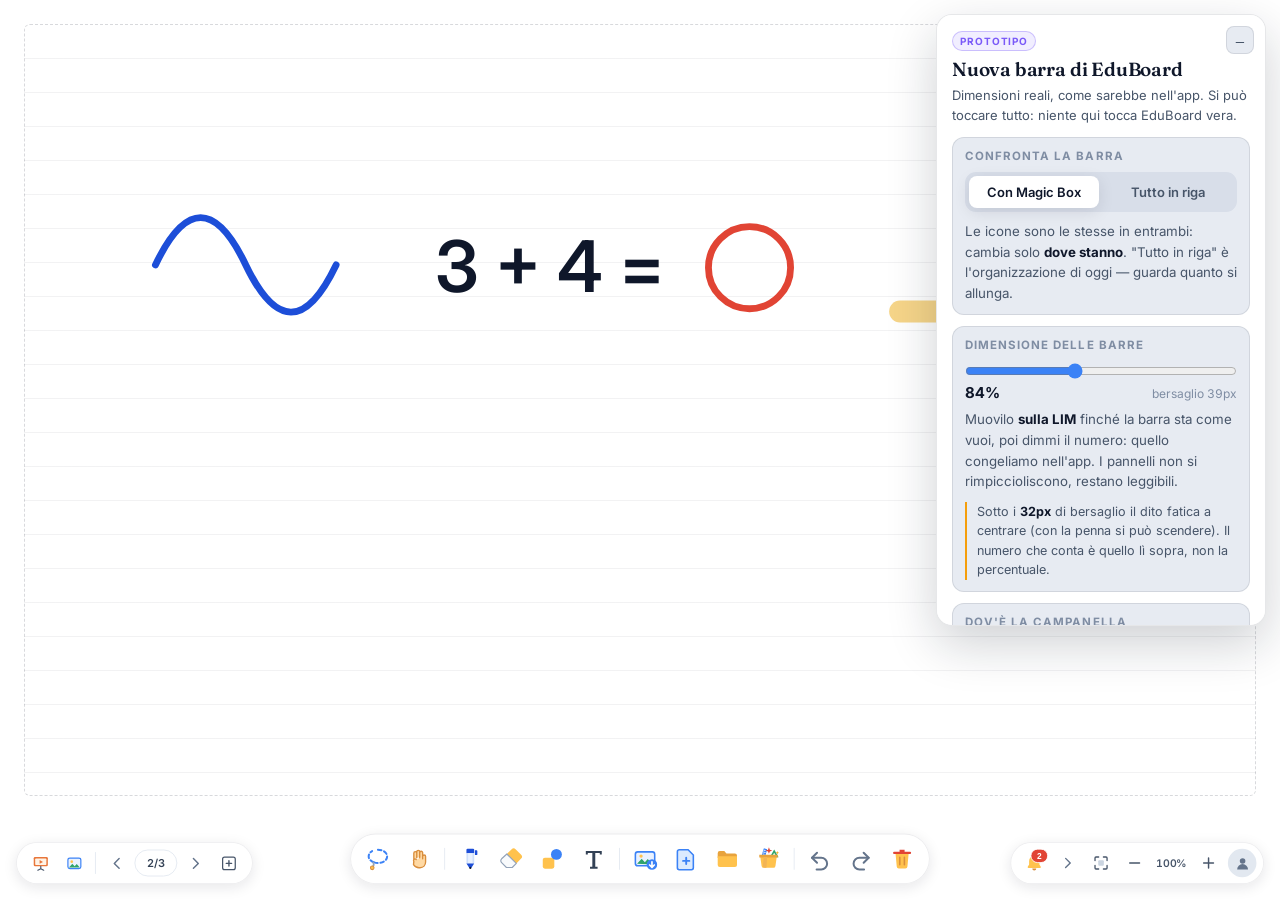
==== commit 1b15ee44: "Prototipo barra: pagine dal contatore, link a catena, cursore dimensione barre" ====
--- a/barra-nuova.html
+++ b/barra-nuova.html
@@ -91,8 +91,10 @@
 .bench-head.shut #bench-toggle{position:static}
 
 /* ---------- barra principale ---------- */
+/* --ui scala SOLO le barre, non i pannelli: le barre devono occupare poco spazio
+   sulla LIM, i pannelli devono restare leggibili. Stesso criterio di myViewBoard. */
 .dock{
-  position:absolute; left:50%; bottom:16px; transform:translateX(-50%);
+  position:absolute; left:50%; bottom:16px; transform:translateX(-50%) scale(var(--ui,1)); transform-origin:bottom center;
   display:flex; align-items:center; gap:3px; padding:6px 9px;
   background:var(--bar); border:1px solid var(--bar-line); border-radius:50px;
   box-shadow:var(--shadow); z-index:30; max-width:calc(100% - 32px);
@@ -117,20 +119,56 @@
 
 /* ---------- barra pagine (in basso a sinistra) ---------- */
 .pagebar{
-  position:absolute; left:16px; bottom:16px; display:flex; align-items:center; gap:2px;
+  position:absolute; left:16px; bottom:16px; transform:scale(var(--ui,1)); transform-origin:bottom left;
+  display:flex; align-items:center; gap:2px;
   padding:5px 9px; background:var(--bar); border:1px solid var(--bar-line);
   border-radius:50px; box-shadow:var(--shadow); z-index:28;
 }
 .pagebar .tb{width:38px; height:38px}
 .pagebar .tb svg{width:21px; height:21px}
 .pagechip{
-  font-size:12.5px; font-weight:600; color:var(--ink-2); padding:4px 11px;
+  font:inherit; font-size:13px; font-weight:600; color:#334155; padding:7px 14px;
   border:1px solid #e2e8f0; border-radius:999px; font-variant-numeric:tabular-nums;
-}
+  background:#fff; cursor:pointer; transition:background .15s,border-color .15s;
+}
+.pagechip:hover{background:#f1f5f9; border-color:#cbd5e1}
+.pagechip.on{background:var(--accent-soft); border-color:var(--accent-line); color:#1d4ed8}
+
+/* pannello pagine: elenco verticale con anteprime */
+.panel-pages{width:min(330px,calc(100% - 36px))}
+.pagelist{display:flex; flex-direction:column; gap:5px}
+.pagerow{
+  display:flex; align-items:center; gap:8px; padding:7px 8px; border-radius:11px;
+  border:1px solid transparent; background:#f6f8fb;
+}
+.pagerow.current{background:var(--accent-soft); border-color:var(--accent-line)}
+.grip{color:#94a3b8; font-size:15px; cursor:grab; line-height:1; letter-spacing:-2px}
+.thumb{
+  width:56px; height:40px; border-radius:6px; background:#fff; border:1px solid #cbd5e1;
+  flex-shrink:0; overflow:hidden; display:block;
+}
+.thumb svg{width:100%; height:100%; display:block}
+.pagename{flex:1; font-size:13px; font-weight:500; color:#0f172a; min-width:0}
+.pagename em{font-style:normal; color:#64748b; font-size:11.6px}
+.rowbtn{
+  width:30px; height:30px; border:none; background:transparent; border-radius:8px;
+  cursor:pointer; color:#64748b; font-size:16px; line-height:1; flex-shrink:0;
+  display:flex; align-items:center; justify-content:center; padding:0;
+}
+.rowbtn svg{width:19px; height:19px}
+.rowbtn:hover{background:rgba(15,23,42,.07)}
+.addpagebtn{
+  margin-top:10px; width:100%; display:flex; align-items:center; justify-content:center; gap:8px;
+  padding:10px; border-radius:11px; border:1.5px dashed #cbd5e1; background:#fff;
+  font:inherit; font-size:13px; font-weight:600; color:#475569; cursor:pointer;
+}
+.addpagebtn svg{width:19px; height:19px}
+.addpagebtn:hover{border-color:var(--accent); color:var(--accent)}
 
 /* ---------- angolo zoom + account ---------- */
 .corner{
-  position:absolute; right:16px; bottom:16px; display:flex; align-items:center; gap:2px;
+  position:absolute; right:16px; bottom:16px; transform:scale(var(--ui,1)); transform-origin:bottom right;
+  display:flex; align-items:center; gap:2px;
   padding:5px 8px; background:var(--bar); border:1px solid var(--bar-line);
   border-radius:50px; box-shadow:var(--shadow); z-index:28;
 }
@@ -300,6 +338,10 @@
   color:var(--ink-2); padding:8px 6px; border-radius:8px; cursor:pointer;
 }
 .seg button.on{background:var(--card); color:var(--ink); box-shadow:var(--shadow)}
+.uirange{width:100%; accent-color:var(--accent); margin:2px 0 4px}
+.uiread{display:flex; align-items:baseline; justify-content:space-between; gap:8px}
+.uiread b{font-size:15px; color:var(--ink); font-variant-numeric:tabular-nums}
+.uiread span{font-size:12px; color:var(--ink-3); font-variant-numeric:tabular-nums}
 .ctl ul{margin:0; padding-left:17px; font-size:13.3px; line-height:1.7; color:var(--ink-2)}
 .ctl li+li{margin-top:3px}
 .ctl b{color:var(--ink)}
@@ -352,7 +394,7 @@
   <symbol id="ic-ruler" viewBox="0 0 24 24"><rect x="1.8" y="7.6" width="20.4" height="8.8" rx="1.6" fill="#3b82f6" transform="rotate(-12 12 12)"/><g stroke="#dbeafe" stroke-width="1.3" stroke-linecap="round"><path d="M5.6 9.1v2.6M9.1 8.3v3.8M12.6 7.6v2.6M16.1 6.8v3.8M19.6 6.1v2.6"/></g></symbol>
   <symbol id="ic-protractor" viewBox="0 0 24 24"><path d="M2.6 18.2a9.4 9.4 0 0 1 18.8 0z" fill="#ffc24d"/><path d="M7.6 18.2a4.4 4.4 0 0 1 8.8 0z" fill="#fff"/><path d="M2.6 18.2h18.8" stroke="#d98e3d" stroke-width="1.5"/><g stroke="#d98e3d" stroke-width="1.1" stroke-linecap="round"><path d="M5.2 13.6l1.4 1M12 8.8v1.8M18.8 13.6l-1.4 1"/></g></symbol>
   <symbol id="ic-web" viewBox="0 0 24 24"><circle cx="11" cy="11" r="8.2" fill="#3b82f6"/><path d="M2.8 11h16.4M11 2.8c4.4 4.6 4.4 11.8 0 16.4M11 2.8c-4.4 4.6-4.4 11.8 0 16.4" fill="none" stroke="#dbeafe" stroke-width="1.3"/><path d="M14.6 16.4l6.6 3.4-6.6 3.4z" fill="#e8763a" stroke="#fff" stroke-width="1.1" stroke-linejoin="round"/></symbol>
-  <symbol id="ic-link" viewBox="0 0 24 24"><rect x="2.6" y="4.6" width="18.8" height="14.8" rx="2.6" fill="#ffc24d"/><rect x="2.6" y="4.6" width="18.8" height="4" rx="2" fill="#e8a33d"/><path d="M9.4 14.4l1.8-1.8a2.2 2.2 0 0 1 3.1 3.1l-.9.9m-1.3-4.9l-1.8 1.8a2.2 2.2 0 0 0 3.1 3.1" fill="none" stroke="#1e3a8a" stroke-width="1.5" stroke-linecap="round"/></symbol>
+  <symbol id="ic-link" viewBox="0 0 24 24"><path d="M10 14a4.6 4.6 0 0 1 0-6.5l3.2-3.2a4.6 4.6 0 0 1 6.5 6.5l-1.7 1.7" fill="none" stroke="#3b82f6" stroke-width="2.4" stroke-linecap="round"/><path d="M14 10a4.6 4.6 0 0 1 0 6.5l-3.2 3.2a4.6 4.6 0 0 1-6.5-6.5L6 11.5" fill="none" stroke="#e8763a" stroke-width="2.4" stroke-linecap="round"/></symbol>
   <symbol id="ic-capture" viewBox="0 0 24 24"><g stroke="#3b82f6" stroke-width="1.8" stroke-linecap="round" fill="none"><path d="M2.6 7.6V4.4a1.8 1.8 0 0 1 1.8-1.8h3.2M21.4 7.6V4.4a1.8 1.8 0 0 0-1.8-1.8h-3.2M2.6 16.4v3.2a1.8 1.8 0 0 0 1.8 1.8h3.2M21.4 16.4v3.2a1.8 1.8 0 0 1-1.8 1.8h-3.2"/></g><rect x="6.4" y="8.4" width="11.2" height="7.6" rx="1.8" fill="#3b82f6"/><circle cx="12" cy="12.2" r="2.3" fill="#dbeafe"/></symbol>
   <symbol id="ic-timer" viewBox="0 0 24 24"><circle cx="12" cy="13.6" r="8" fill="#ffc24d"/><circle cx="12" cy="13.6" r="5.6" fill="#fff8e8"/><path d="M12 10.2v3.4l2.2 1.6" fill="none" stroke="#d98e3d" stroke-width="1.7" stroke-linecap="round" stroke-linejoin="round"/><rect x="9.8" y="1.8" width="4.4" height="2.6" rx="1.1" fill="#e14434"/><rect x="11" y="4" width="2" height="2" fill="#e14434"/></symbol>
   <symbol id="ic-focus" viewBox="0 0 24 24"><rect x="2.4" y="3.6" width="19.2" height="16.8" rx="2.4" fill="#1e293b"/><circle cx="12" cy="12" r="7.4" fill="#ffe9a8" opacity=".3"/><circle cx="12" cy="12" r="4.8" fill="#ffe9a8"/></symbol>
@@ -388,17 +430,13 @@
       <path d="M640 210h150" stroke="#f0b429" stroke-width="16" stroke-linecap="round" opacity=".55"/>
     </svg>
 
-    <!-- sfondo: pulsante staccato a sinistra, come nel riferimento -->
-    <button class="tb solo-btn" data-panel="bg" data-tip="Sfondo della pagina"><svg><use href="#ic-bg"/></svg></button>
-
     <!-- barra pagine -->
     <div class="pagebar">
       <button class="tb" id="btn-present" data-tip="Presentazione — schermo intero, i comandi restano"><svg><use href="#ic-present" id="present-use"/></svg></button>
-      <button class="tb" data-tip="Vista pagine"><svg><use href="#ic-pages"/></svg></button>
-      <button class="tb" data-tip="Sposta o copia pagina in un'altra lezione"><svg><use href="#ic-movepage"/></svg></button>
+      <button class="tb" data-panel="bg" data-tip="Sfondo della pagina"><svg><use href="#ic-bg"/></svg></button>
       <div class="sep"></div>
       <button class="tb" data-tip="Pagina precedente"><svg><use href="#ic-chevron-l"/></svg></button>
-      <span class="pagechip">2/3</span>
+      <button class="pagechip" data-panel="pages" data-tip="Tutte le pagine — riordina, elimina, sposta">2/3</button>
       <button class="tb" data-tip="Pagina successiva"><svg><use href="#ic-chevron-r"/></svg></button>
       <button class="tb" data-tip="Nuova pagina"><svg><use href="#ic-addpage"/></svg></button>
     </div>
@@ -504,6 +542,35 @@
       </div>
     </div>
 
+    <!-- PANNELLO PAGINE (si apre dal contatore 2/3) -->
+    <div class="panel panel-pages" data-for="pages">
+      <div class="panel-head"><svg><use href="#ic-pages"/></svg><h3>Pagine della lezione</h3><button class="x" data-close>&times;</button></div>
+      <div class="pagelist" id="pagelist">
+        <div class="pagerow">
+          <span class="grip" data-tip="Trascina per riordinare">⠿</span>
+          <span class="thumb"><svg viewBox="0 0 60 42"><path d="M10 26c4-8 8-8 12 0" fill="none" stroke="#1d4ed8" stroke-width="2.4" stroke-linecap="round"/><path d="M30 14h20" stroke="#0f172a" stroke-width="2.4" stroke-linecap="round"/></svg></span>
+          <span class="pagename">Pagina 1</span>
+          <button class="rowbtn" data-tip="Elimina pagina"><svg><use href="#ic-trash"/></svg></button>
+          <button class="rowbtn dots" data-tip="Copia o sposta in un'altra lezione">⋮</button>
+        </div>
+        <div class="pagerow current">
+          <span class="grip" data-tip="Trascina per riordinare">⠿</span>
+          <span class="thumb"><svg viewBox="0 0 60 42"><text x="8" y="27" font-family="Inter,sans-serif" font-size="15" font-weight="600" fill="#0f172a">3+4=</text><circle cx="48" cy="21" r="7" fill="none" stroke="#e14434" stroke-width="2.2"/></svg></span>
+          <span class="pagename">Pagina 2 <em>— sei qui</em></span>
+          <button class="rowbtn" data-tip="Elimina pagina"><svg><use href="#ic-trash"/></svg></button>
+          <button class="rowbtn dots" data-tip="Copia o sposta in un'altra lezione">⋮</button>
+        </div>
+        <div class="pagerow">
+          <span class="grip" data-tip="Trascina per riordinare">⠿</span>
+          <span class="thumb"><svg viewBox="0 0 60 42"><rect x="9" y="10" width="20" height="14" rx="2" fill="#dbeafe" stroke="#3b82f6" stroke-width="1.5"/><path d="M34 16h18M34 24h12" stroke="#94a3b8" stroke-width="2.2" stroke-linecap="round"/></svg></span>
+          <span class="pagename">Pagina 3</span>
+          <button class="rowbtn" data-tip="Elimina pagina"><svg><use href="#ic-trash"/></svg></button>
+          <button class="rowbtn dots" data-tip="Copia o sposta in un'altra lezione">⋮</button>
+        </div>
+      </div>
+      <button class="addpagebtn"><svg><use href="#ic-addpage"/></svg>Aggiungi una pagina</button>
+    </div>
+
     <!-- PANNELLO GOMMA -->
     <div class="panel" data-for="eraser">
       <div class="panel-head"><svg><use href="#ic-eraser"/></svg><h3>Gomma</h3><button class="x" data-close>&times;</button></div>
@@ -627,6 +694,14 @@
     </div>
 
     <div class="ctl">
+      <h2>Dimensione delle barre</h2>
+      <input type="range" id="ui-size" min="70" max="105" step="1" value="84" class="uirange">
+      <div class="uiread"><b id="ui-val">84%</b><span id="ui-touch">bersaglio 39px</span></div>
+      <p style="margin-top:7px">Muovilo <b>sulla LIM</b> finché la barra sta come vuoi, poi dimmi il numero: quello congeliamo nell'app. I pannelli non si rimpiccioliscono, restano leggibili.</p>
+      <div class="warn">Sotto i <b>32px</b> di bersaglio il dito fatica a centrare (con la penna si può scendere). Il numero che conta è quello lì sopra, non la percentuale.</div>
+    </div>
+
+    <div class="ctl">
       <h2>Dov'è la campanella</h2>
       <div class="seg" role="group" aria-label="Posizione della campanella">
         <button id="bell-a" class="on">Con l'account</button>
@@ -658,12 +733,12 @@
 
   function closeAll(except){
     panels.forEach(function(p){ if(p !== except) p.classList.remove('open'); });
-    document.querySelectorAll('.tb[data-panel]').forEach(function(b){
+    document.querySelectorAll('[data-panel]').forEach(function(b){
       if(!except || b.getAttribute('data-panel') !== except.getAttribute('data-for')) b.classList.remove('on');
     });
   }
 
-  document.querySelectorAll('.tb[data-panel]').forEach(function(btn){
+  document.querySelectorAll('[data-panel]').forEach(function(btn){
     btn.addEventListener('click', function(e){
       e.stopPropagation();
       var name = btn.getAttribute('data-panel');
@@ -794,6 +869,21 @@
   segNew.addEventListener('click', function(){ setMode(false); });
   segOld.addEventListener('click', function(){ setMode(true); });
 
+  /* cursore dimensione barre: scala solo le barre, i pannelli restano leggibili */
+  var uiRange = document.getElementById('ui-size');
+  var uiVal = document.getElementById('ui-val'), uiTouch = document.getElementById('ui-touch');
+  function applyUi(){
+    var f = uiRange.value / 100;
+    document.documentElement.style.setProperty('--ui', f);
+    uiVal.textContent = uiRange.value + '%';
+    var px = Math.round(46 * f);
+    uiTouch.textContent = 'bersaglio ' + px + 'px';
+    uiTouch.style.color = px < 32 ? '#e14434' : '';
+    closeAll();
+  }
+  uiRange.addEventListener('input', applyUi);
+  applyUi();
+
   /* pannello note richiudibile */
   var bench = document.getElementById('bench'), benchBtn = document.getElementById('bench-toggle');
   benchBtn.addEventListener('click', function(e){
